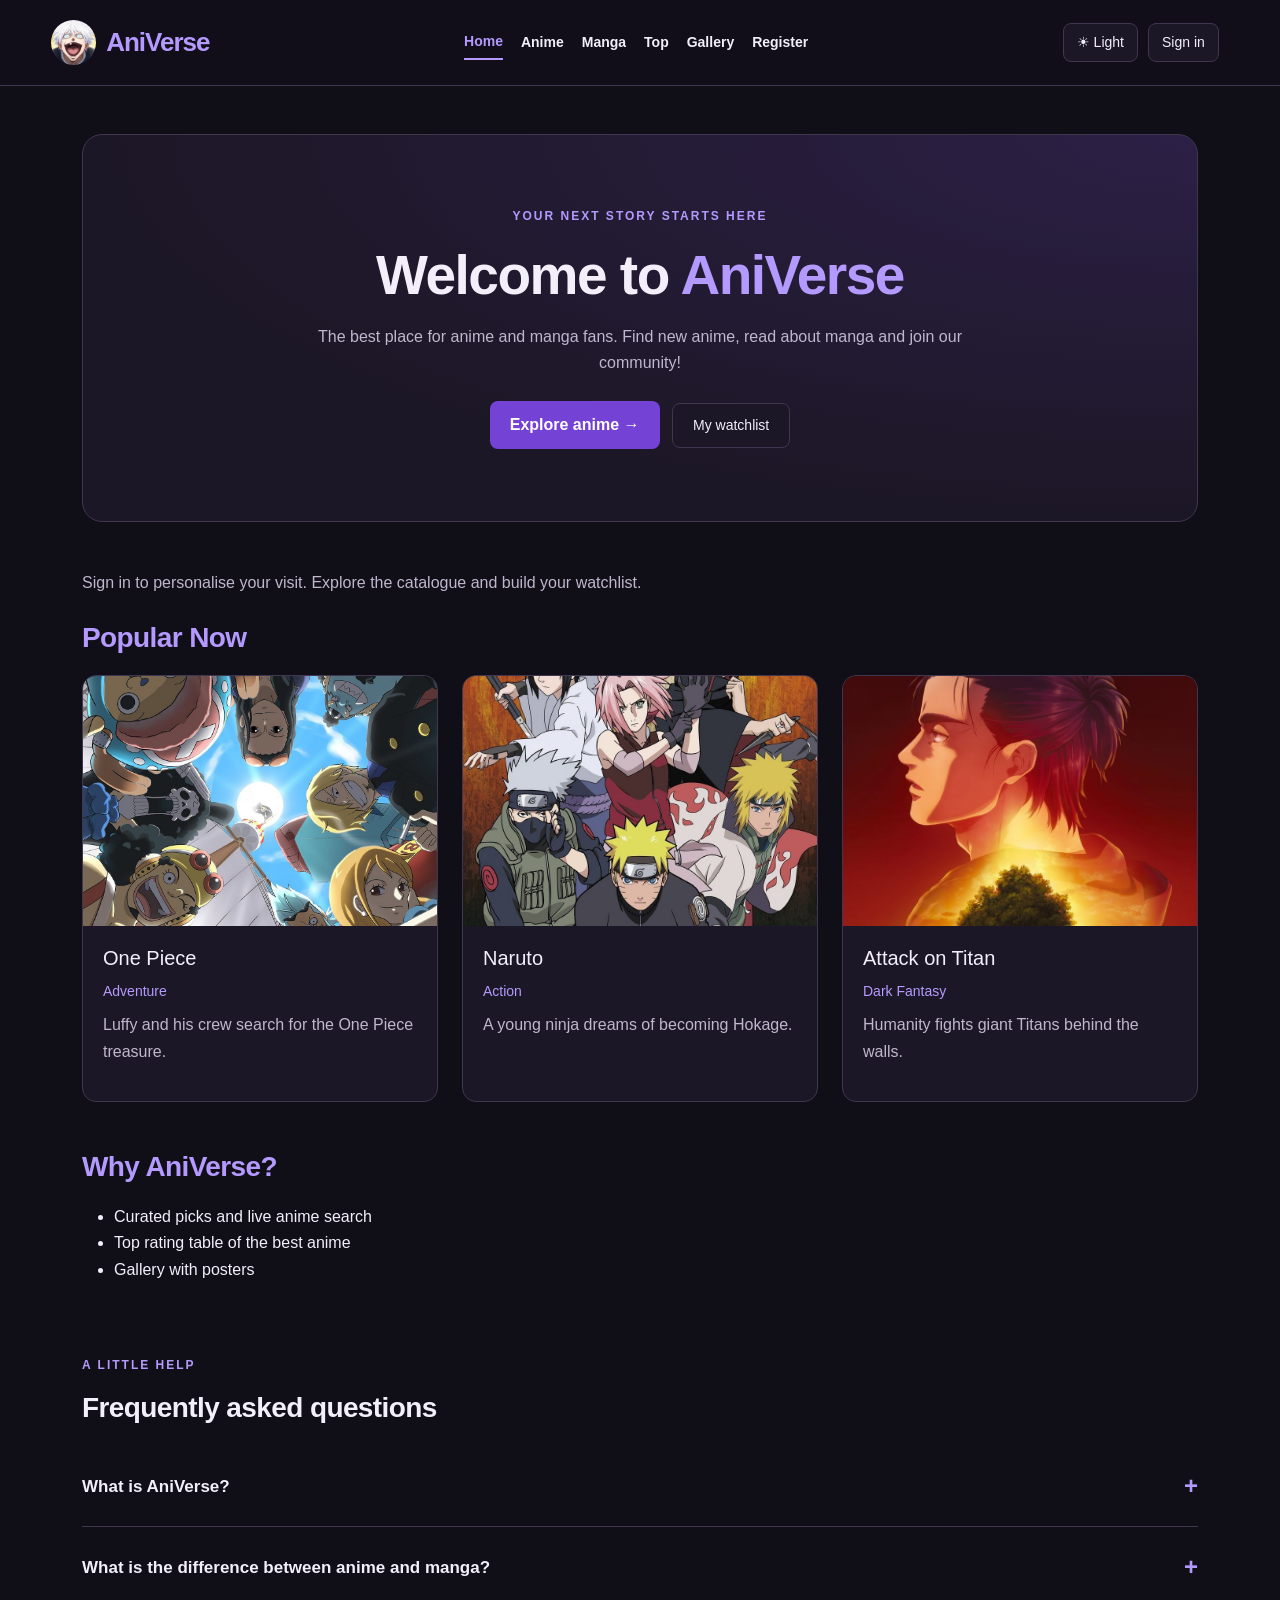
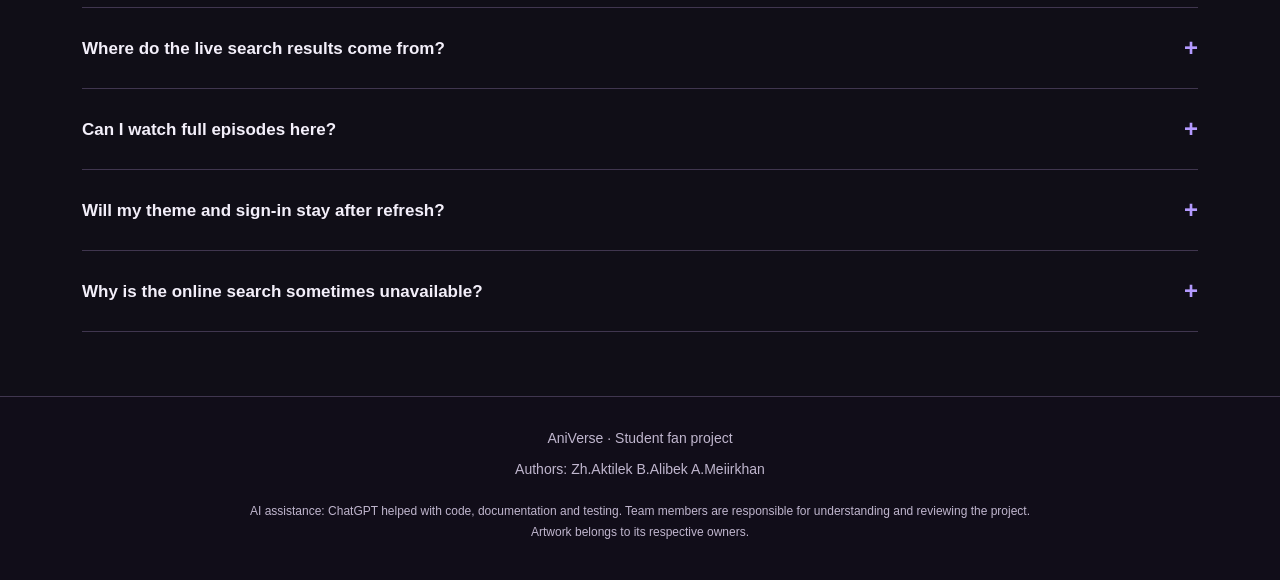
==== index.html @ a39f716e "feat: add AniVerse final project with API and persistent settings" ====
<!DOCTYPE html>
<html lang="en">
<head>
    <meta charset="UTF-8">
    <meta name="viewport" content="width=device-width, initial-scale=1.0">
    <title>AniVerse - Home</title>
    <link rel="stylesheet" href="vendor/bootstrap.min.css">
    <script src="js/theme.js"></script>
    <link rel="stylesheet" href="css/style.css">
    <link rel="stylesheet" href="css/final.css">
</head>
<body>
    <a class="skip-link" href="#mainContent">Skip to content</a>

    <header class="header">
        <a href="index.html" class="logo">
            <img src="images/logo.jpg" alt="AniVerse logo">
            <span>AniVerse</span>
        </a>
        <nav class="nav" aria-label="Main navigation">
            <a href="index.html" class="active" aria-current="page">Home</a>
            <a href="anime.html">Anime</a>
            <a href="manga.html">Manga</a>
            <a href="top.html">Top</a>
            <a href="gallery.html">Gallery</a>
            <a href="register.html">Register</a>
        </nav>
        <div class="header-actions"><button id="themeToggle" type="button" class="utility-btn">☀ Light</button><a href="signin.html" id="signInLink" class="utility-btn">Sign in</a><span id="userName"></span><button id="signOut" type="button" class="utility-btn" hidden>Sign out</button></div>
    </header>
    <p id="siteNotice" class="site-notice" role="status"></p>

    <main id="mainContent">
        <div class="container">
            <section class="hero text-center mb-5">
                <p class="eyebrow">YOUR NEXT STORY STARTS HERE</p><h1>Welcome to <span class="title">AniVerse</span></h1>
                <p class="mt-3 mb-4">The best place for anime and manga fans. Find new anime, read about manga and join our community!</p>
                <a href="anime.html" class="btn-anime">Explore anime →</a> <a href="top.html" class="utility-btn">My watchlist</a>
            </section>

            <p id="memberWelcome" class="member-welcome"></p>
            <section>
                <h2 class="title">Popular Now</h2>
                <div class="row g-4">
                    <div class="col-12 col-md-6 col-lg-4">
                    <div class="anime-card">
                        <img src="images/one-piece.jpg" alt="One Piece">
                        <div class="info">
                            <h3 class="h5">One Piece</h3>
                            <span class="genre">Adventure</span>
                            <p class="mt-2">Luffy and his crew search for the One Piece treasure.</p>
                        </div>
                    </div>
                    </div>
                    <div class="col-12 col-md-6 col-lg-4">
                    <div class="anime-card">
                        <img src="images/naruto.jpg" alt="Naruto">
                        <div class="info">
                            <h3 class="h5">Naruto</h3>
                            <span class="genre">Action</span>
                            <p class="mt-2">A young ninja dreams of becoming Hokage.</p>
                        </div>
                    </div>
                    </div>
                    <div class="col-12 col-md-6 col-lg-4">
                    <div class="anime-card">
                        <img src="images/attack-on-titan.jpg" alt="Attack on Titan">
                        <div class="info">
                            <h3 class="h5">Attack on Titan</h3>
                            <span class="genre">Dark Fantasy</span>
                            <p class="mt-2">Humanity fights giant Titans behind the walls.</p>
                        </div>
                    </div>
                    </div>
                </div>
            </section>

            <section class="mt-5">
                <h2 class="title">Why AniVerse?</h2>
                <ul>
                    <li>Curated picks and live anime search</li>
                    <li>Top rating table of the best anime</li>
                    <li>Gallery with posters</li>
                </ul>
            </section>
<section class="faq-section mt-5" aria-labelledby="faqTitle"><p class="eyebrow">A LITTLE HELP</p><h2 id="faqTitle">Frequently asked questions</h2><article class="faq-item"><h3><button type="button" class="faq-question" aria-expanded="false" aria-controls="faqAnswer0">What is AniVerse?<span class="faq-indicator" aria-hidden="true">+</span></button></h3><div id="faqAnswer0" class="faq-answer" style="display:none"><p>AniVerse is a student fan website for discovering anime and manga, viewing posters and keeping a watchlist.</p></div></article><article class="faq-item"><h3><button type="button" class="faq-question" aria-expanded="false" aria-controls="faqAnswer1">What is the difference between anime and manga?<span class="faq-indicator" aria-hidden="true">+</span></button></h3><div id="faqAnswer1" class="faq-answer" style="display:none"><p>Anime is animation. Manga is a comic or graphic novel. Some anime adapt stories first published as manga.</p></div></article><article class="faq-item"><h3><button type="button" class="faq-question" aria-expanded="false" aria-controls="faqAnswer2">Where do the live search results come from?<span class="faq-indicator" aria-hidden="true">+</span></button></h3><div id="faqAnswer2" class="faq-answer" style="display:none"><p>Our Discover search uses Kitsu, a public API for anime and manga information. It provides titles, posters, scores and descriptions.</p></div></article><article class="faq-item"><h3><button type="button" class="faq-question" aria-expanded="false" aria-controls="faqAnswer3">Can I watch full episodes here?<span class="faq-indicator" aria-hidden="true">+</span></button></h3><div id="faqAnswer3" class="faq-answer" style="display:none"><p>No. AniVerse is an information and discovery website. It does not host episodes or manga chapters.</p></div></article><article class="faq-item"><h3><button type="button" class="faq-question" aria-expanded="false" aria-controls="faqAnswer4">Will my theme and sign-in stay after refresh?<span class="faq-indicator" aria-hidden="true">+</span></button></h3><div id="faqAnswer4" class="faq-answer" style="display:none"><p>Yes. Your theme, demo sign-in and watchlist are saved in localStorage in this browser. Clearing browser data removes them.</p></div></article><article class="faq-item"><h3><button type="button" class="faq-question" aria-expanded="false" aria-controls="faqAnswer5">Why is the online search sometimes unavailable?<span class="faq-indicator" aria-hidden="true">+</span></button></h3><div id="faqAnswer5" class="faq-answer" style="display:none"><p>Kitsu needs an internet connection and has request limits. If it fails, read the error message, wait a little and search again.</p></div></article></section>
        </div>
    </main>

    <footer class="footer">
        <p>AniVerse · Student fan project</p>
        <p>Authors: Zh.Aktilek B.Alibek A.Meiirkhan</p>
        <p class="credits">AI assistance: ChatGPT helped with code, documentation and testing. Team members are responsible for understanding and reviewing the project. Artwork belongs to its respective owners.</p>
    </footer>

    <script src="vendor/jquery-3.7.1.min.js"></script>
    <script src="js/script.js"></script>
    <script src="js/final.js"></script>

</body>
</html>
---- css/style.css ----
* {
    margin: 0;
    padding: 0;
    box-sizing: border-box;
}

body {
    font-family: Arial, sans-serif;
    background-color: #0f0d14;
    color: #e5e5e5;
}

a {
    color: #e5e5e5;
    text-decoration: none;
}

img {
    display: block;
    width: 100%;
}

h1 {
    font-size: 40px;
}

main {
    padding: 40px 0;
}

.title {
    color: #8b5cf6;
    margin-bottom: 20px;
}

.header {
    display: flex;
    justify-content: space-between;
    align-items: center;
    padding: 15px 40px;
    background-color: #000;
    border-bottom: 2px solid #8b5cf6;
}

.logo {
    display: flex;
    align-items: center;
    gap: 10px;
    font-size: 26px;
    font-weight: bold;
    color: #8b5cf6;
}

.logo img {
    width: 45px;
    height: 45px;
    border-radius: 50%;
    object-fit: cover;
}

.nav {
    display: flex;
    gap: 20px;
}

.nav a:hover {
    color: #8b5cf6;
}

.nav .active {
    color: #8b5cf6;
}

.btn-anime {
    display: inline-block;
    padding: 10px 20px;
    background-color: #8b5cf6;
    color: white;
    border: none;
    border-radius: 5px;
}

.btn-anime:hover {
    background-color: #6d28d9;
    color: white;
}

.hero {
    padding: 60px 20px;
    background-color: #1c1726;
    border-radius: 10px;
}

.anime-card {
    background-color: #1c1726;
    border-radius: 10px;
    height: 100%;
}

.anime-card:hover {
    box-shadow: 0 5px 15px rgba(139, 92, 246, 0.5);
}

.anime-card img {
    height: 250px;
    object-fit: cover;
}

.anime-card .info {
    padding: 15px;
}

.genre {
    color: #8b5cf6;
    font-size: 14px;
}

.anime-grid {
    display: grid;
    grid-template-columns: repeat(4, 1fr);
    gap: 20px;
}

.manga-item {
    display: flex;
    gap: 20px;
    padding: 15px;
    margin-bottom: 15px;
    background-color: #1c1726;
    border-radius: 10px;
}

.manga-item img {
    width: 100px;
    height: 140px;
    object-fit: cover;
}

.top-table {
    width: 100%;
    border-collapse: collapse;
}

.top-table th,
.top-table td {
    padding: 12px;
    text-align: left;
    border-bottom: 1px solid #333;
}

.top-table th {
    background-color: #8b5cf6;
    color: white;
}

.top-table td {
    background-color: #1c1726;
}

.gallery {
    display: grid;
    grid-template-columns: repeat(3, 1fr);
    gap: 15px;
}

.gallery-item {
    position: relative;
}

.gallery-item img {
    height: 300px;
    object-fit: cover;
    border-radius: 10px;
}

.caption {
    position: absolute;
    bottom: 0;
    left: 0;
    width: 100%;
    padding: 10px;
    background-color: rgba(0, 0, 0, 0.7);
    border-radius: 0 0 10px 10px;
    display: none;
}

.gallery-item:hover .caption {
    display: block;
}

.form-box {
    padding: 25px;
    background-color: #1c1726;
    border-radius: 10px;
}

.footer {
    padding: 30px 40px;
    background-color: #000;
    border-top: 2px solid #8b5cf6;
    text-align: center;
}

.filter-btn {
    padding: 8px 16px;
    margin: 0 6px 6px 0;
    background-color: #1c1726;
    color: #e5e5e5;
    border: 1px solid #8b5cf6;
    border-radius: 5px;
    cursor: pointer;
}

.filter-btn:hover,
.filter-btn.active {
    background-color: #8b5cf6;
    color: white;
}

.no-results {
    display: none;
    color: #8b5cf6;
}

.strength-bar {
    height: 6px;
    margin-top: 8px;
    background-color: #333;
    border-radius: 3px;
}

#strengthFill {
    width: 0;
    height: 6px;
    border-radius: 3px;
}

.strength-text {
    margin-top: 5px;
    font-size: 14px;
}

.error-text {
    color: #dc3545;
}

.edit-btn,
.delete-btn {
    padding: 4px 10px;
    border: none;
    border-radius: 4px;
    color: white;
    cursor: pointer;
}

.edit-btn {
    background-color: #8b5cf6;
}

.delete-btn {
    background-color: #dc3545;
}

.gallery-item img {
    cursor: pointer;
}

.lightbox {
    display: none;
    position: fixed;
    top: 0;
    left: 0;
    width: 100%;
    height: 100%;
    background-color: rgba(0, 0, 0, 0.9);
    z-index: 1000;
    text-align: center;
    padding-top: 60px;
}

.lightbox img {
    display: inline-block;
    width: auto;
    max-width: 80%;
    max-height: 75vh;
    border-radius: 10px;
}

.lightbox-caption {
    margin-top: 15px;
    font-size: 20px;
}

.lightbox-close {
    position: absolute;
    top: 15px;
    right: 30px;
    font-size: 40px;
    cursor: pointer;
}

.lightbox-arrow {
    position: absolute;
    top: 50%;
    font-size: 40px;
    cursor: pointer;
    padding: 10px;
}

.lightbox-arrow.left {
    left: 20px;
}

.lightbox-arrow.right {
    right: 20px;
}

.lightbox-close:hover,
.lightbox-arrow:hover {
    color: #8b5cf6;
}

@media (max-width: 992px) {
    h1 {
        font-size: 32px;
    }

    .anime-grid {
        grid-template-columns: repeat(2, 1fr);
    }

    .gallery {
        grid-template-columns: repeat(2, 1fr);
    }
}

@media (max-width: 576px) {
    h1 {
        font-size: 26px;
    }

    .header {
        flex-direction: column;
        gap: 10px;
        padding: 15px;
    }

    .nav {
        flex-wrap: wrap;
        justify-content: center;
        gap: 10px;
    }

    main {
        padding: 20px 0;
    }

    .anime-grid {
        grid-template-columns: 1fr;
    }

    .gallery {
        grid-template-columns: 1fr;
    }

    .hero {
        padding: 30px 15px;
    }

    .lightbox img {
        max-width: 90%;
    }

    .lightbox-arrow {
        font-size: 30px;
    }
}
---- css/final.css ----
:root { color-scheme: dark; --bg:#100e17; --panel:#1c1726; --header:#110d19; --ink:#f3effa; --muted:#c0b6ce; --border:#40364f; --accent:#b49aff; --input:#211b2d; }
:root[data-theme="light"] { color-scheme:light; --bg:#f5f2fa; --panel:#ffffff; --header:#ffffff; --ink:#251c35; --muted:#655871; --border:#d9d0e6; --accent:#6d28d9; --input:#ffffff; }
body { background:var(--bg); color:var(--ink); line-height:1.65; }
a { color:var(--ink); }
a:hover { color:var(--accent); }
.title,.genre,.logo,.nav .active { color:var(--accent); }
.header { background:var(--header); padding:20px 4%; gap:20px; flex-wrap:wrap; border-bottom:1px solid var(--border); }
.logo { letter-spacing:-1px; }
.nav { gap:18px; align-items:center; }
.nav a { font-size:14px; font-weight:600; padding:5px 0; }
.nav a[aria-current="page"] { border-bottom:2px solid var(--accent); }
.header-actions { display:flex; align-items:center; gap:10px; flex-wrap:wrap; }
#userName { max-width:145px; overflow:hidden; text-overflow:ellipsis; white-space:nowrap; font-size:14px; }
.utility-btn { color:var(--ink); background:var(--panel); border:1px solid var(--border); border-radius:8px; padding:8px 13px; font-size:14px; line-height:1.5; display:inline-block; cursor:pointer; }
.utility-btn:hover { color:var(--accent); border-color:var(--accent); }
.btn-anime { border-radius:8px; font-weight:600; padding:11px 20px; background:#7542d6; }
.btn-anime:hover { background:#6330c0; }
button:disabled { opacity:.6; cursor:wait; }
[hidden] { display:none!important; }
:focus-visible { outline:3px solid var(--accent); outline-offset:4px; }
.skip-link { position:absolute; top:-80px; z-index:2000; background:var(--panel); padding:12px; }
.skip-link:focus { top:8px; left:8px; }
main { min-height:65vh; padding:48px 0 64px; }
h1,h2,h3 { line-height:1.2; font-weight:700; }
h1 { letter-spacing:-1.5px; }
h2 { margin-bottom:22px; font-size:28px; letter-spacing:-.6px; }
.eyebrow { color:var(--accent); font-size:12px; font-weight:700; letter-spacing:2px; margin-bottom:15px; }
.hero { padding:72px 28px; border:1px solid var(--border); background:radial-gradient(ellipse at top right, #7344cf30, transparent 70%),var(--panel); border-radius:20px; }
.hero h1 { font-size:clamp(32px,5vw,55px); }
.hero>p:not(.eyebrow) { max-width:660px; margin-inline:auto; color:var(--muted); }
.hero .utility-btn { margin-left:8px; padding:11px 20px; }
.anime-card,.manga-item,.form-box { background:var(--panel); border:1px solid var(--border); border-radius:14px; overflow:hidden; }
.anime-card { transition:transform .15s,box-shadow .15s; }
.anime-card:hover { transform:translateY(-3px); box-shadow:0 10px 24px #0002; }
.anime-card .info { padding:20px; }
.anime-card .info p { color:var(--muted); }
.anime-card img { object-position:center 25%; }
.anime-grid { grid-template-columns:repeat(4,minmax(0,1fr)); }
.anime-card h3 { overflow-wrap:anywhere; }
.form-control,.form-select { background-color:var(--input); color:var(--ink); border-color:var(--border); }
.form-control::placeholder { color:var(--muted); opacity:1; }
.form-control:focus,.form-select:focus { background-color:var(--input); color:var(--ink); border-color:var(--accent); box-shadow:0 0 0 .2rem #8b5cf630; }
.form-label { margin-top:6px; }
.filter-btn { background:var(--panel); color:var(--ink); border-color:var(--border); }
.filter-btn.active { background:#7542d6; }
.top-table td { background:var(--panel); border-color:var(--border); }
.top-table th { background:#7542d6; }
.top-table { min-width:580px; }
.table-responsive { border:1px solid var(--border); border-radius:12px; }
.table-responsive+.title { margin-top:40px; }
.footer { background:var(--header); border-top:1px solid var(--border); color:var(--muted); font-size:14px; }
.footer p { margin-bottom:8px; }
.credits { max-width:780px; margin:20px auto 0; font-size:12px; line-height:1.7; }
.site-notice { margin:0; text-align:center; color:var(--accent); }
.site-notice:not(:empty) { padding:12px; border-bottom:1px solid var(--border); }
.member-welcome { margin-bottom:25px; color:var(--muted); }
.discover-section { background:var(--panel); border:1px solid var(--border); border-radius:16px; padding:28px; }
.api-search { display:grid; grid-template-columns:minmax(0,1fr) 160px auto; align-items:end; gap:14px; margin-top:22px; }
.api-search label { display:block; margin-bottom:7px; font-size:14px; }
.api-search .btn-anime { min-height:40px; }
.api-card img { height:255px; }
.api-card .info { font-size:14px; }
.api-card .info a,.text-link,.source-credit a { color:var(--accent); text-decoration:underline; text-underline-offset:3px; }
.source-credit { font-size:12px; color:var(--muted); margin:20px 0 0; }
.faq-section { padding-top:25px; }
.faq-item { border-bottom:1px solid var(--border); }
.faq-item h3 { margin:0; }
.faq-question { display:flex; align-items:center; justify-content:space-between; gap:20px; padding:22px 0; border:0; background:none; color:var(--ink); width:100%; text-align:left; font:600 17px Arial,sans-serif; line-height:1.5; }
.faq-indicator { color:var(--accent); font-size:24px; flex-shrink:0; }
.faq-answer { color:var(--muted); max-width:850px; padding:0 28px 12px 0; }
.account-layout { display:grid; grid-template-columns:1fr 1fr; gap:64px; align-items:center; padding-top:35px; padding-bottom:35px; }
.account-layout p { color:var(--muted); }
.lightbox button { background:transparent; border:0; color:#fff; }
.lightbox p { color:#fff; }
.gallery-item .caption { pointer-events:none; color:white; margin:0; }
.gallery-item:focus-within .caption { display:block; }
.error-text,.invalid-feedback { color:#ed687a; }
:root[data-theme="light"] .error-text,:root[data-theme="light"] .invalid-feedback { color:#b42336; }
@media (max-width:1100px) { .header { justify-content:center; } .header-actions { justify-content:center; } }
@media (max-width:992px) { .anime-grid { grid-template-columns:repeat(2,minmax(0,1fr)); } .account-layout { gap:25px; } }
@media (max-width:576px) { main { padding:24px 0 40px; } .container { padding-inline:20px; } .header { gap:15px; } .nav { gap:13px; } .nav a { font-size:13px; } .hero { padding:40px 18px; } .hero .utility-btn { margin:12px 0 0; } .anime-grid { grid-template-columns:1fr; } .api-search,.account-layout { grid-template-columns:1fr; } .discover-section { padding:20px; } h2 { font-size:24px; } .footer { padding:25px 20px; } .form-box { padding:20px; } }
@media (prefers-reduced-motion:reduce) { *,*::before,*::after { scroll-behavior:auto!important; transition:none!important; } }
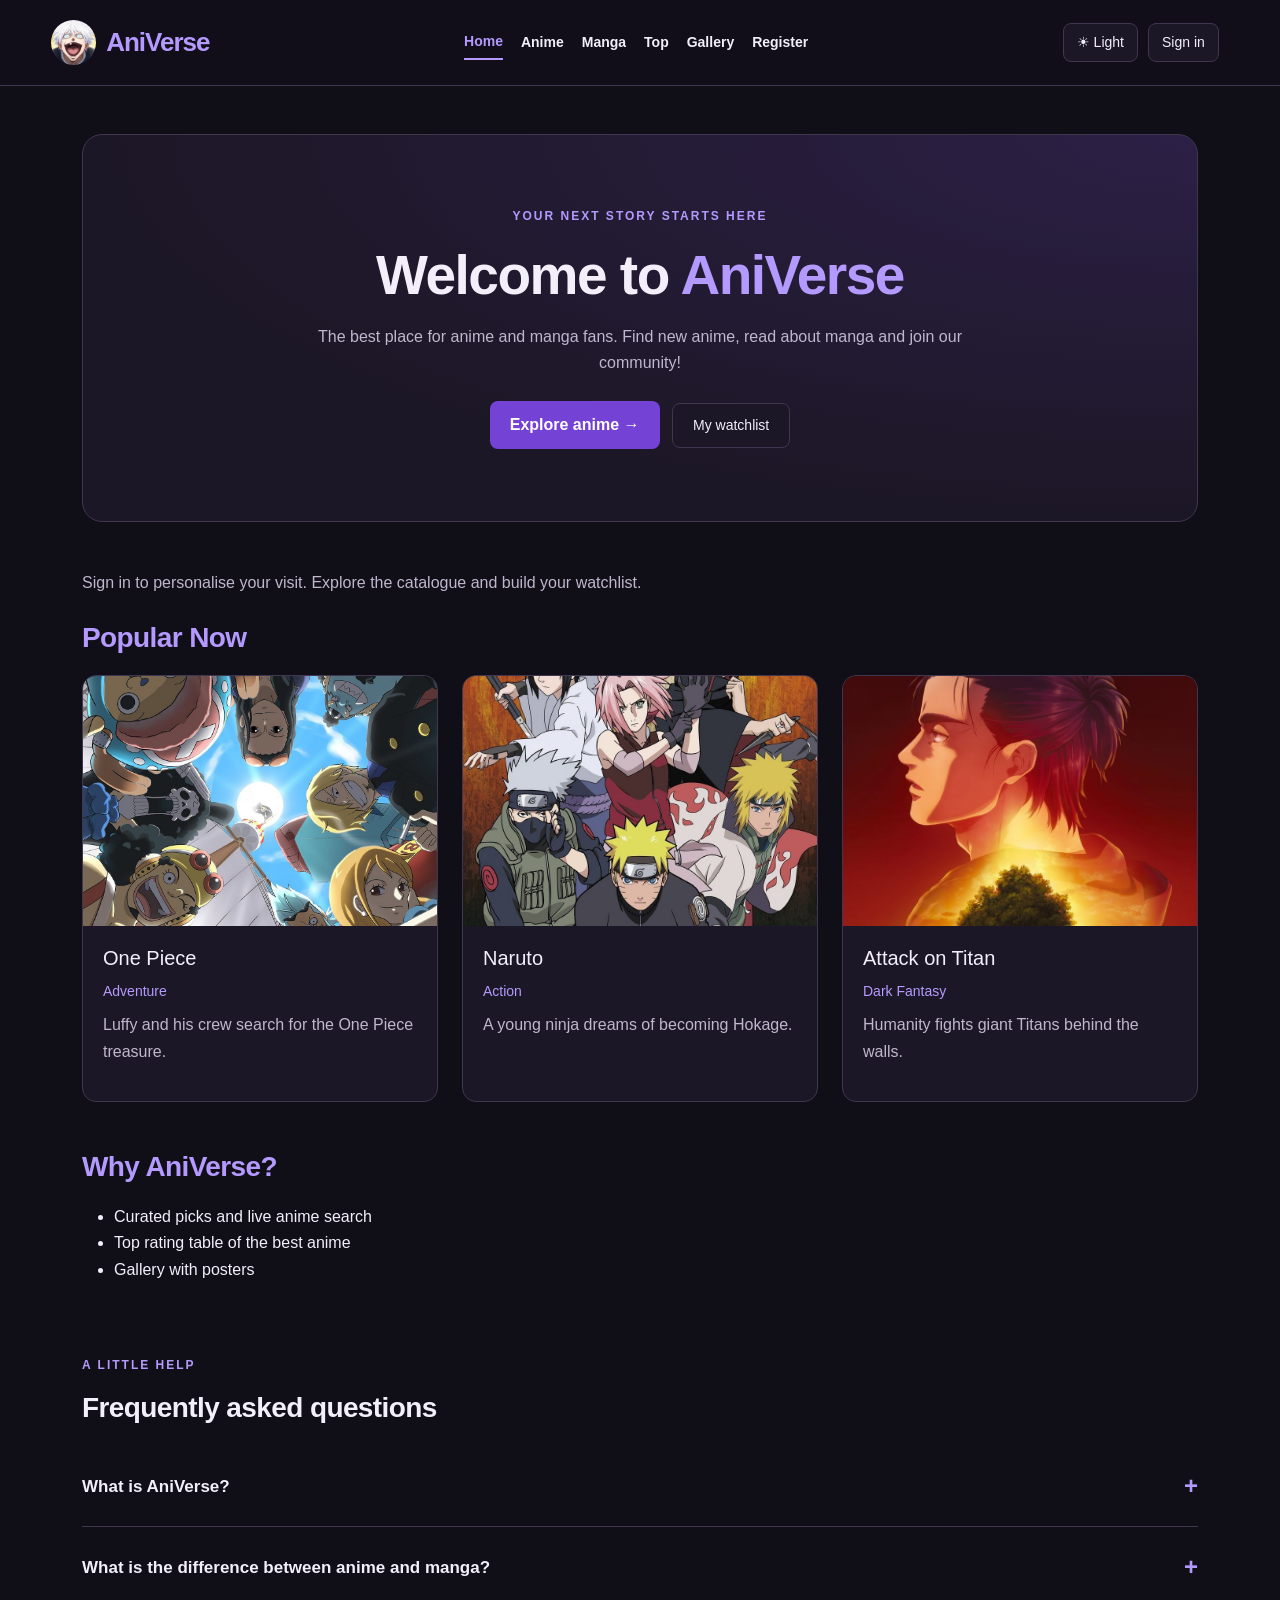
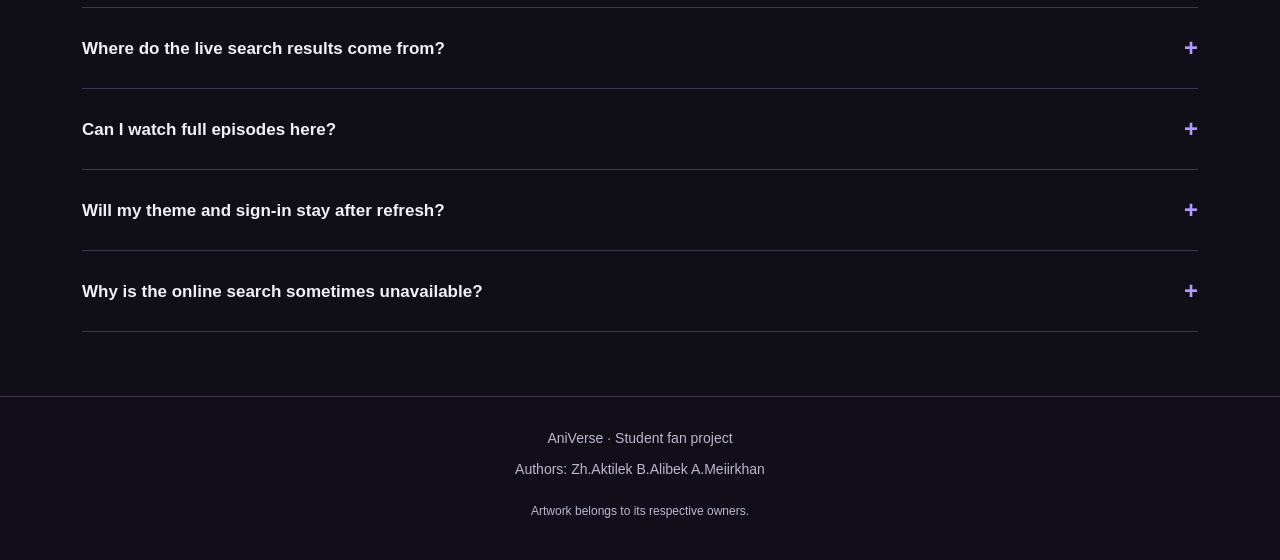
==== commit e32a59da: "docs: simplify website credits and project notes" ====
--- a/index.html
+++ b/index.html
@@ -89,7 +89,7 @@
     <footer class="footer">
         <p>AniVerse · Student fan project</p>
         <p>Authors: Zh.Aktilek B.Alibek A.Meiirkhan</p>
-        <p class="credits">AI assistance: ChatGPT helped with code, documentation and testing. Team members are responsible for understanding and reviewing the project. Artwork belongs to its respective owners.</p>
+        <p class="credits">Artwork belongs to its respective owners.</p>
     </footer>
 
     <script src="vendor/jquery-3.7.1.min.js"></script>
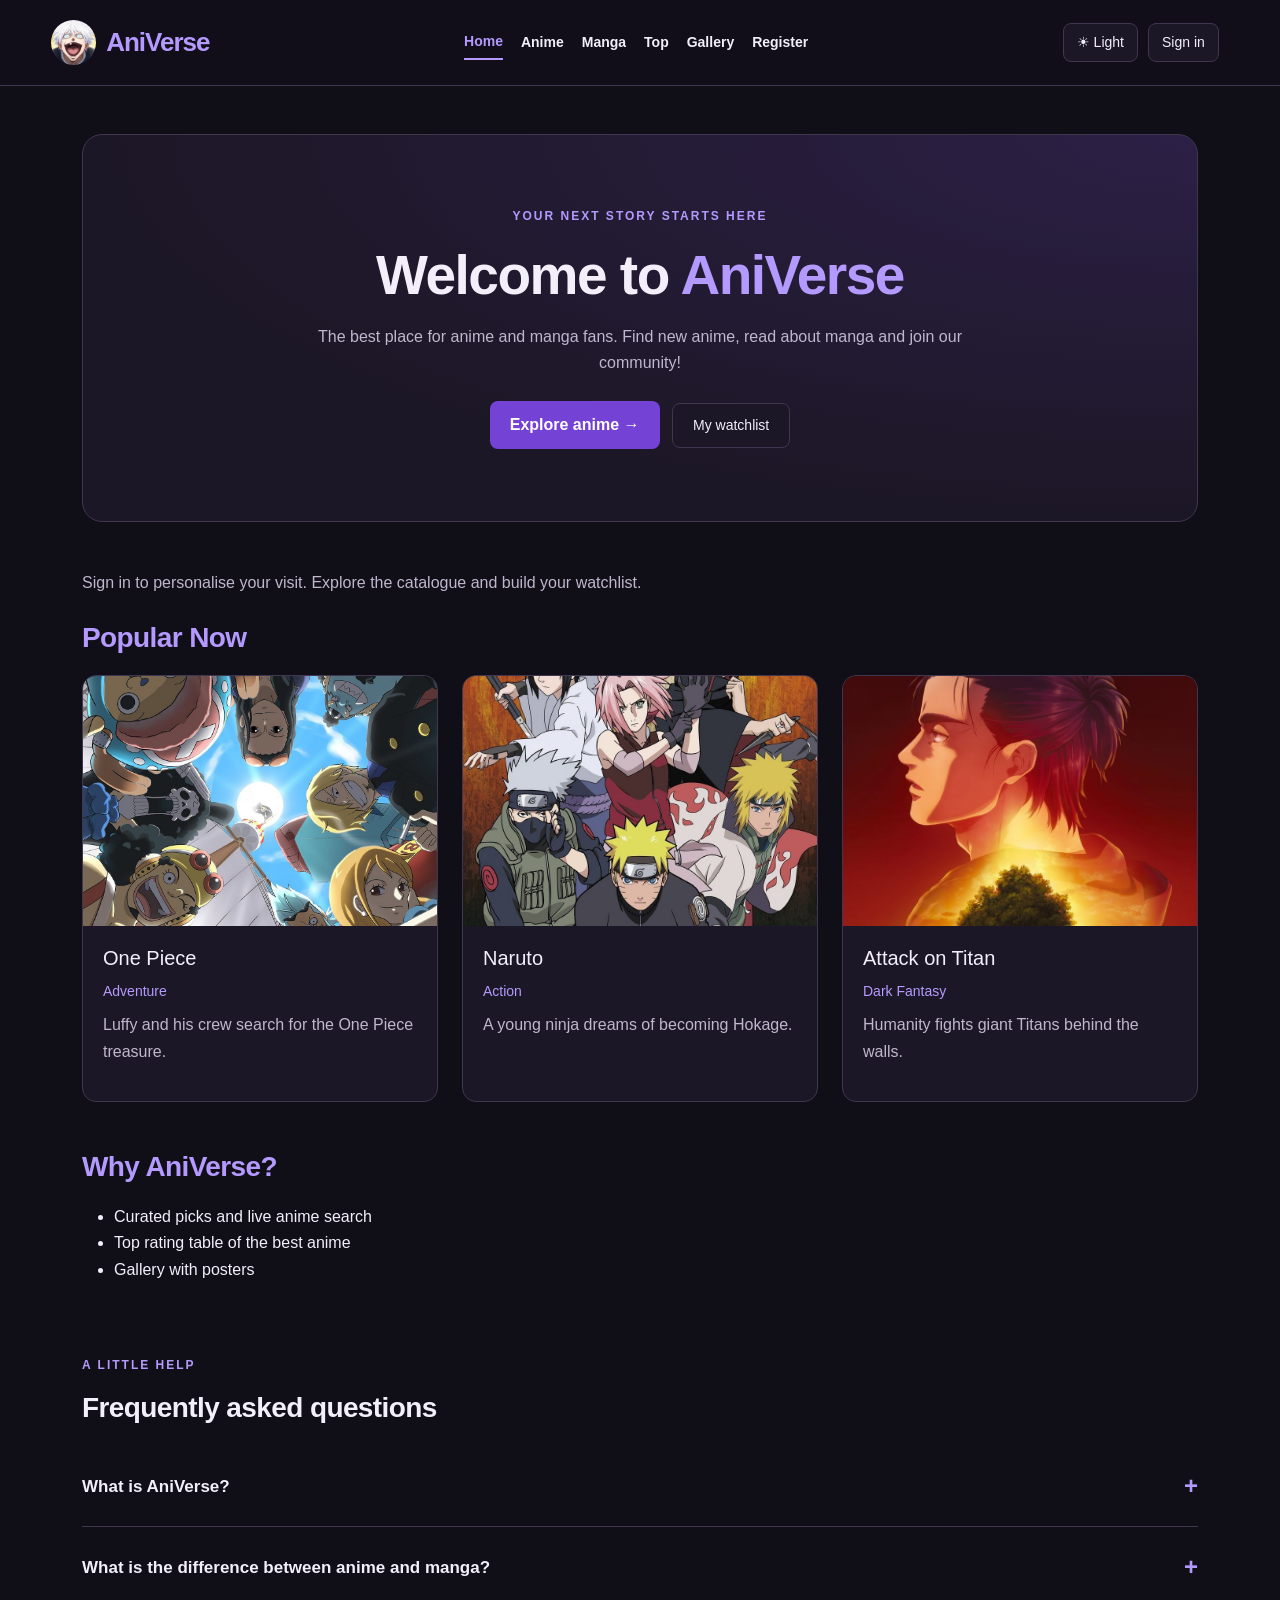
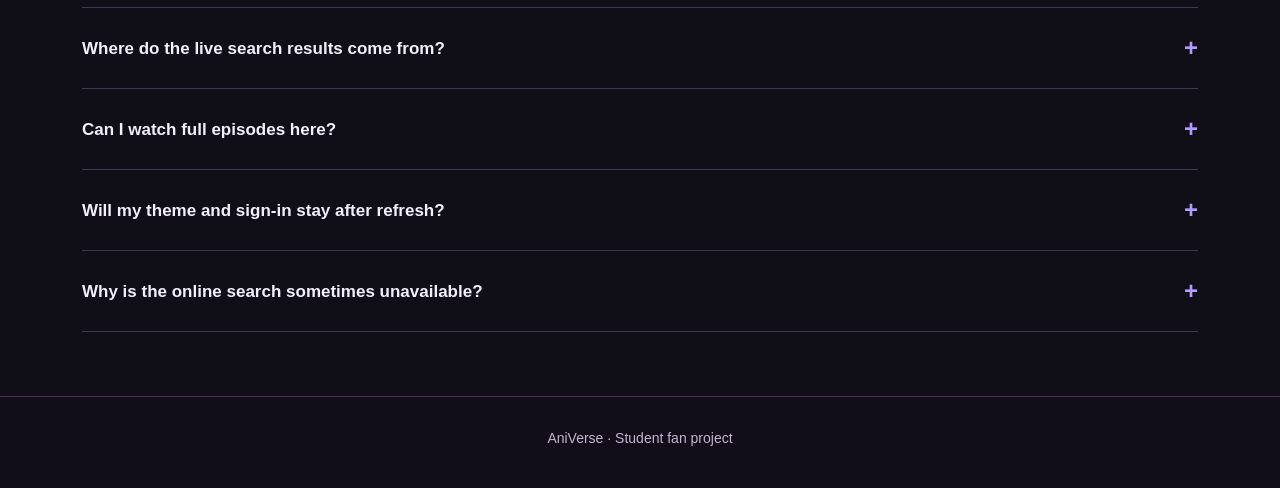
==== commit 1c90d0d0: "docs: remove footer credits and artwork attribution notes" ====
--- a/index.html
+++ b/index.html
@@ -88,8 +88,6 @@
 
     <footer class="footer">
         <p>AniVerse · Student fan project</p>
-        <p>Authors: Zh.Aktilek B.Alibek A.Meiirkhan</p>
-        <p class="credits">Artwork belongs to its respective owners.</p>
     </footer>
 
     <script src="vendor/jquery-3.7.1.min.js"></script>
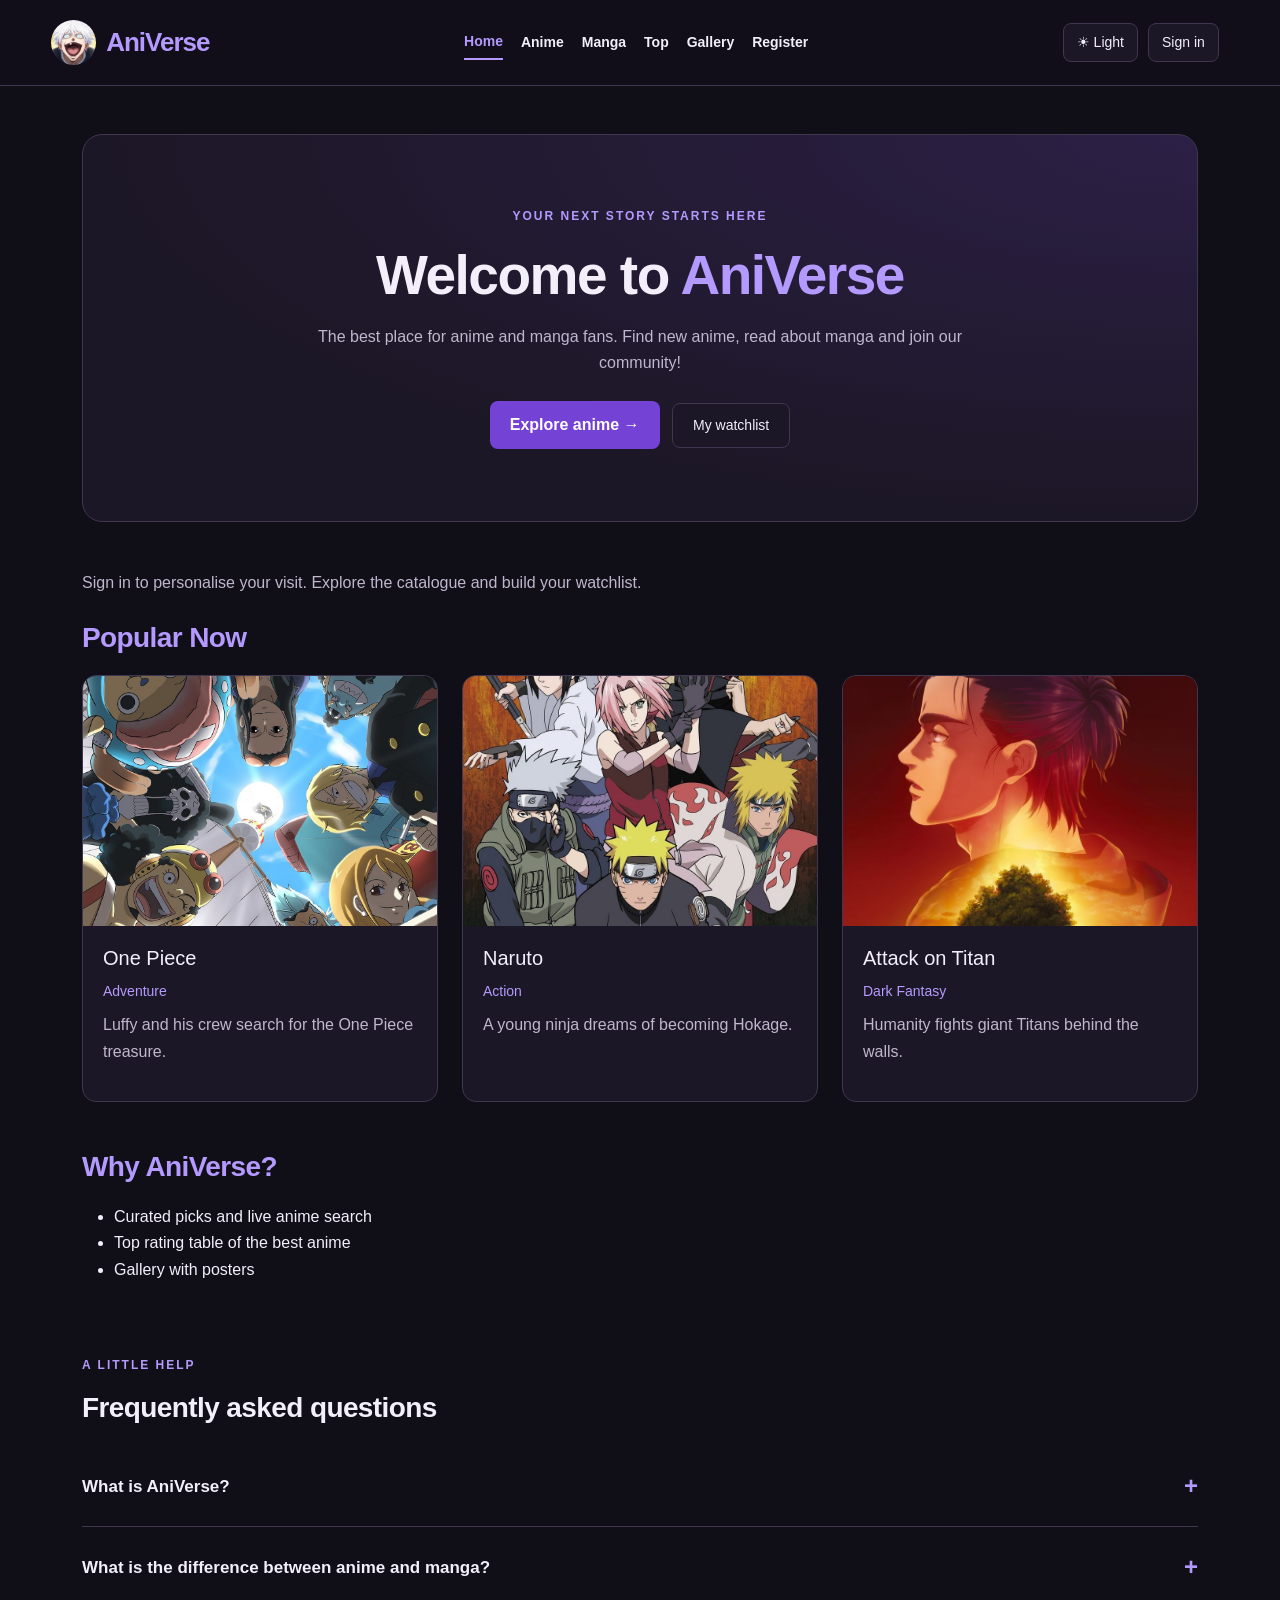
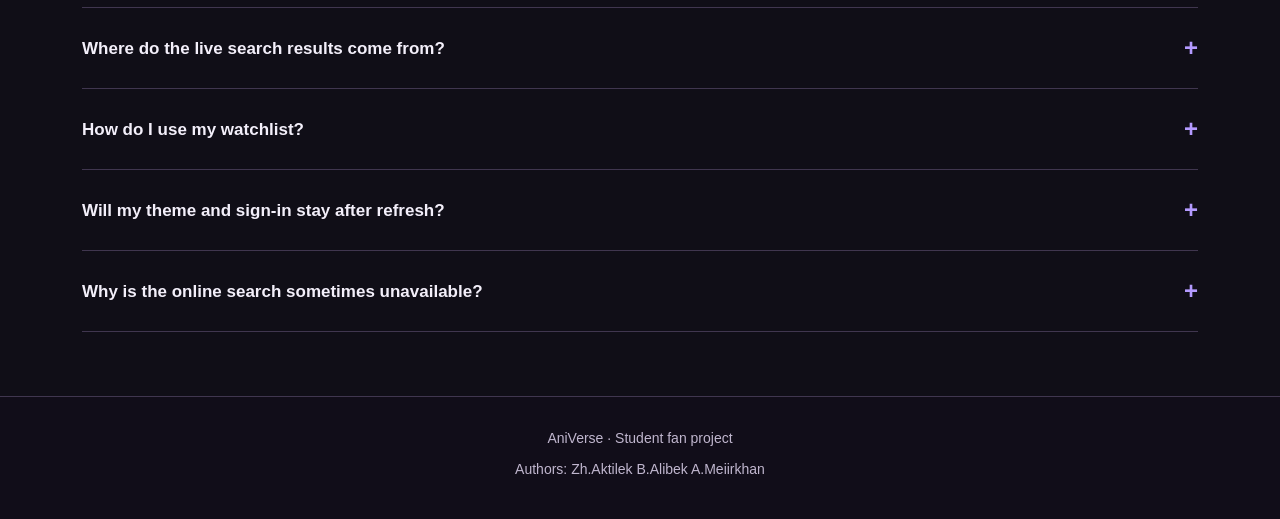
==== commit 777b16e0: "docs: preserve team names and remove project disclaimers" ====
--- a/index.html
+++ b/index.html
@@ -82,12 +82,13 @@
                     <li>Gallery with posters</li>
                 </ul>
             </section>
-<section class="faq-section mt-5" aria-labelledby="faqTitle"><p class="eyebrow">A LITTLE HELP</p><h2 id="faqTitle">Frequently asked questions</h2><article class="faq-item"><h3><button type="button" class="faq-question" aria-expanded="false" aria-controls="faqAnswer0">What is AniVerse?<span class="faq-indicator" aria-hidden="true">+</span></button></h3><div id="faqAnswer0" class="faq-answer" style="display:none"><p>AniVerse is a student fan website for discovering anime and manga, viewing posters and keeping a watchlist.</p></div></article><article class="faq-item"><h3><button type="button" class="faq-question" aria-expanded="false" aria-controls="faqAnswer1">What is the difference between anime and manga?<span class="faq-indicator" aria-hidden="true">+</span></button></h3><div id="faqAnswer1" class="faq-answer" style="display:none"><p>Anime is animation. Manga is a comic or graphic novel. Some anime adapt stories first published as manga.</p></div></article><article class="faq-item"><h3><button type="button" class="faq-question" aria-expanded="false" aria-controls="faqAnswer2">Where do the live search results come from?<span class="faq-indicator" aria-hidden="true">+</span></button></h3><div id="faqAnswer2" class="faq-answer" style="display:none"><p>Our Discover search uses Kitsu, a public API for anime and manga information. It provides titles, posters, scores and descriptions.</p></div></article><article class="faq-item"><h3><button type="button" class="faq-question" aria-expanded="false" aria-controls="faqAnswer3">Can I watch full episodes here?<span class="faq-indicator" aria-hidden="true">+</span></button></h3><div id="faqAnswer3" class="faq-answer" style="display:none"><p>No. AniVerse is an information and discovery website. It does not host episodes or manga chapters.</p></div></article><article class="faq-item"><h3><button type="button" class="faq-question" aria-expanded="false" aria-controls="faqAnswer4">Will my theme and sign-in stay after refresh?<span class="faq-indicator" aria-hidden="true">+</span></button></h3><div id="faqAnswer4" class="faq-answer" style="display:none"><p>Yes. Your theme, demo sign-in and watchlist are saved in localStorage in this browser. Clearing browser data removes them.</p></div></article><article class="faq-item"><h3><button type="button" class="faq-question" aria-expanded="false" aria-controls="faqAnswer5">Why is the online search sometimes unavailable?<span class="faq-indicator" aria-hidden="true">+</span></button></h3><div id="faqAnswer5" class="faq-answer" style="display:none"><p>Kitsu needs an internet connection and has request limits. If it fails, read the error message, wait a little and search again.</p></div></article></section>
+<section class="faq-section mt-5" aria-labelledby="faqTitle"><p class="eyebrow">A LITTLE HELP</p><h2 id="faqTitle">Frequently asked questions</h2><article class="faq-item"><h3><button type="button" class="faq-question" aria-expanded="false" aria-controls="faqAnswer0">What is AniVerse?<span class="faq-indicator" aria-hidden="true">+</span></button></h3><div id="faqAnswer0" class="faq-answer" style="display:none"><p>AniVerse is a student fan website for discovering anime and manga, viewing posters and keeping a watchlist.</p></div></article><article class="faq-item"><h3><button type="button" class="faq-question" aria-expanded="false" aria-controls="faqAnswer1">What is the difference between anime and manga?<span class="faq-indicator" aria-hidden="true">+</span></button></h3><div id="faqAnswer1" class="faq-answer" style="display:none"><p>Anime is animation. Manga is a comic or graphic novel. Some anime adapt stories first published as manga.</p></div></article><article class="faq-item"><h3><button type="button" class="faq-question" aria-expanded="false" aria-controls="faqAnswer2">Where do the live search results come from?<span class="faq-indicator" aria-hidden="true">+</span></button></h3><div id="faqAnswer2" class="faq-answer" style="display:none"><p>Our Discover search uses Kitsu, a public API for anime and manga information. It provides titles, posters, scores and descriptions.</p></div></article><article class="faq-item"><h3><button type="button" class="faq-question" aria-expanded="false" aria-controls="faqAnswer3">How do I use my watchlist?<span class="faq-indicator" aria-hidden="true">+</span></button></h3><div id="faqAnswer3" class="faq-answer" style="display:none"><p>Open the Top page and add an anime title, genre and episode count. You can edit or delete entries, and your list is saved in this browser.</p></div></article><article class="faq-item"><h3><button type="button" class="faq-question" aria-expanded="false" aria-controls="faqAnswer4">Will my theme and sign-in stay after refresh?<span class="faq-indicator" aria-hidden="true">+</span></button></h3><div id="faqAnswer4" class="faq-answer" style="display:none"><p>Yes. Your theme, demo sign-in and watchlist are saved in localStorage in this browser. Clearing browser data removes them.</p></div></article><article class="faq-item"><h3><button type="button" class="faq-question" aria-expanded="false" aria-controls="faqAnswer5">Why is the online search sometimes unavailable?<span class="faq-indicator" aria-hidden="true">+</span></button></h3><div id="faqAnswer5" class="faq-answer" style="display:none"><p>Kitsu needs an internet connection and has request limits. If it fails, read the error message, wait a little and search again.</p></div></article></section>
         </div>
     </main>
 
     <footer class="footer">
         <p>AniVerse · Student fan project</p>
+        <p>Authors: Zh.Aktilek B.Alibek A.Meiirkhan</p>
     </footer>
 
     <script src="vendor/jquery-3.7.1.min.js"></script>
--- a/css/final.css
+++ b/css/final.css
@@ -50,7 +50,6 @@
 .table-responsive+.title { margin-top:40px; }
 .footer { background:var(--header); border-top:1px solid var(--border); color:var(--muted); font-size:14px; }
 .footer p { margin-bottom:8px; }
-.credits { max-width:780px; margin:20px auto 0; font-size:12px; line-height:1.7; }
 .site-notice { margin:0; text-align:center; color:var(--accent); }
 .site-notice:not(:empty) { padding:12px; border-bottom:1px solid var(--border); }
 .member-welcome { margin-bottom:25px; color:var(--muted); }
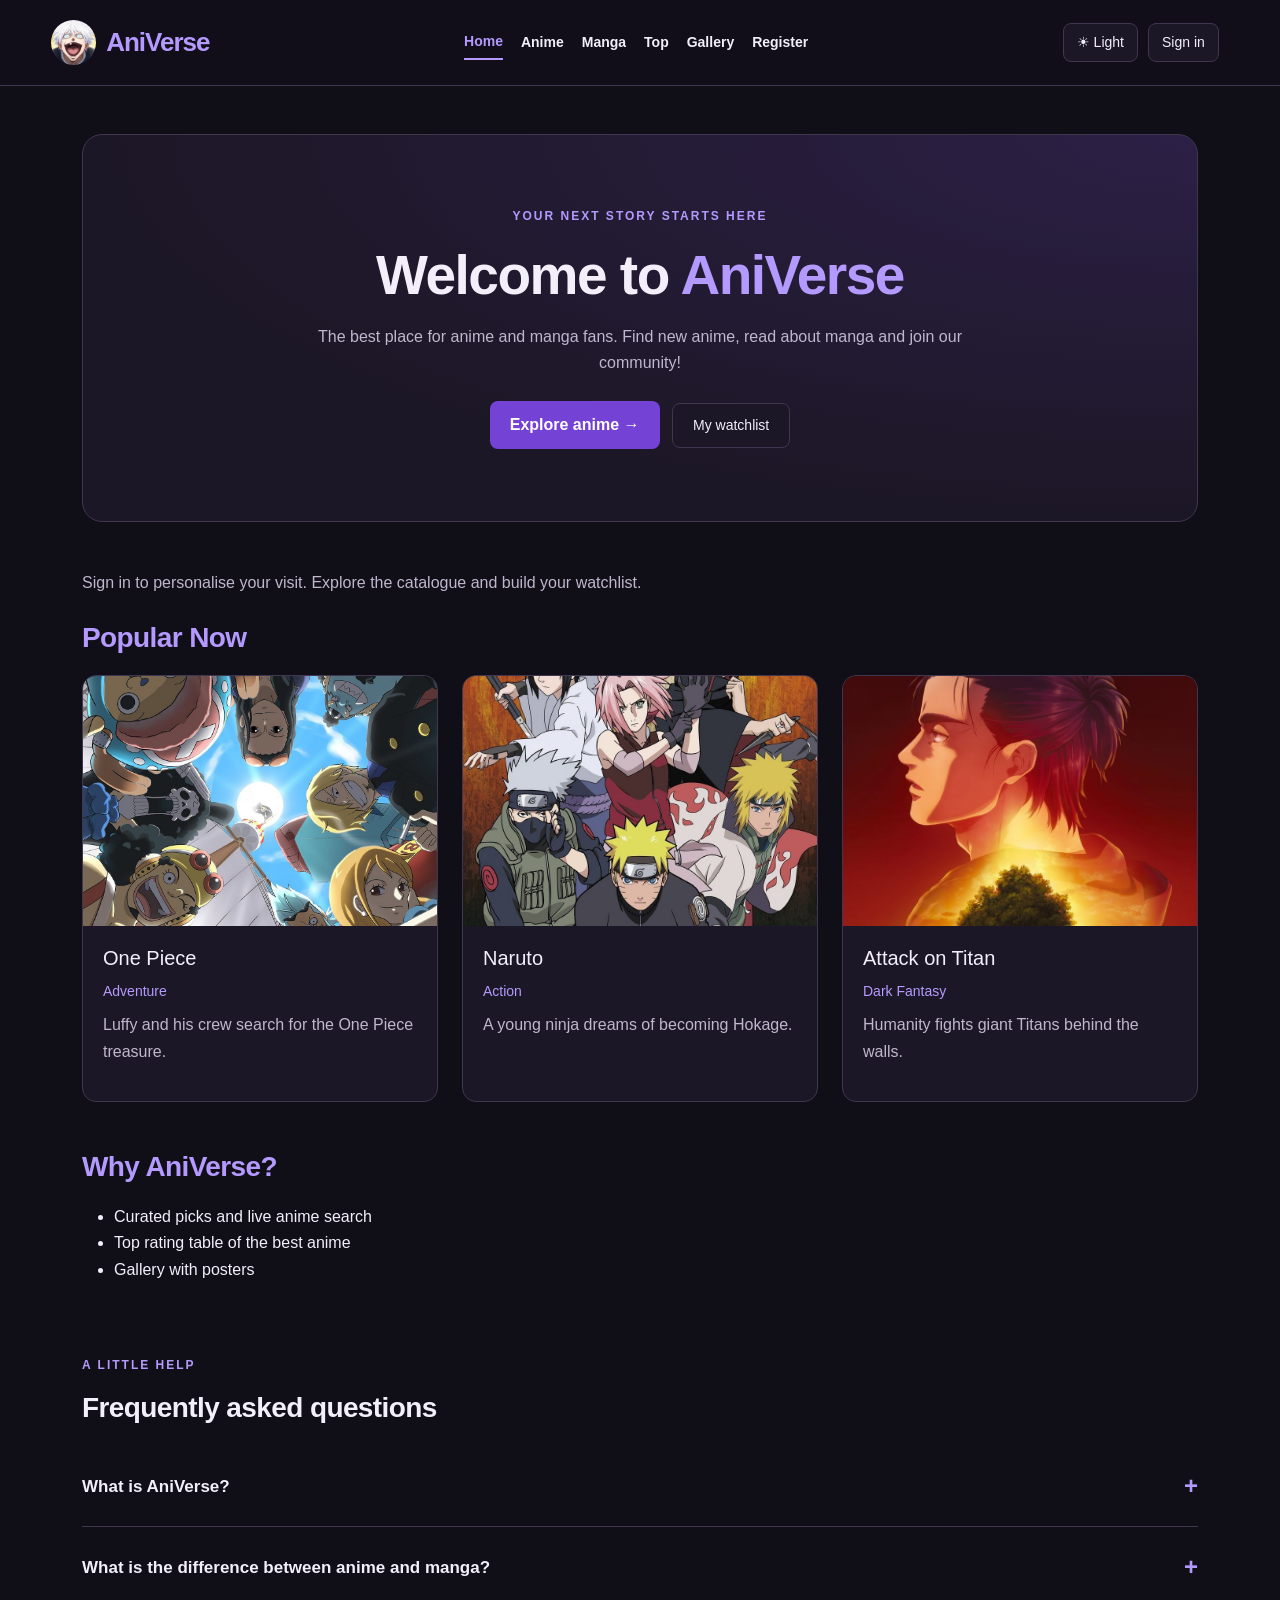
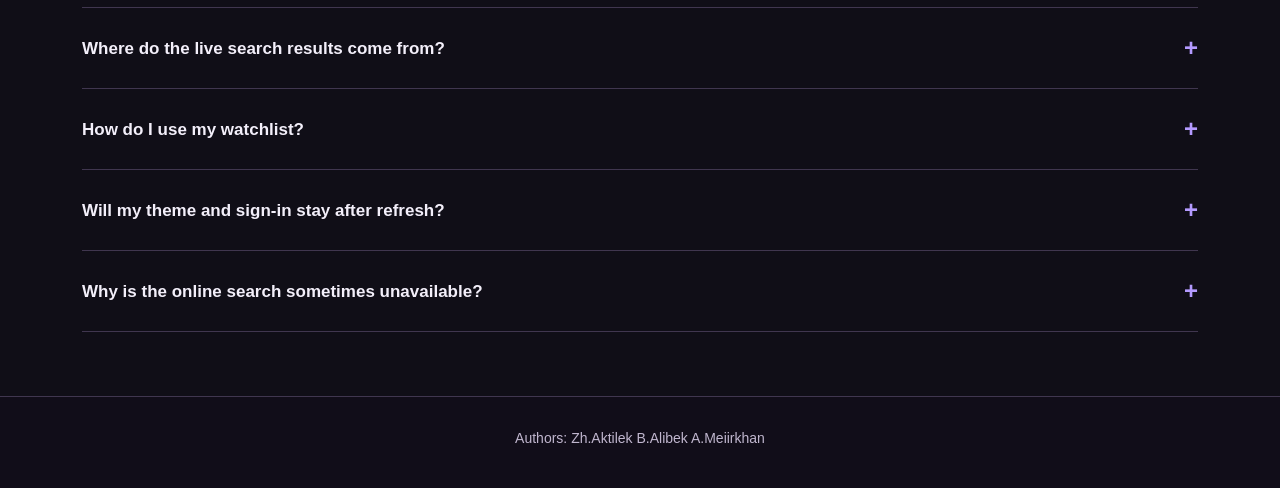
==== commit 2467f8fc: "style: keep only author names in page footers" ====
--- a/index.html
+++ b/index.html
@@ -87,7 +87,6 @@
     </main>
 
     <footer class="footer">
-        <p>AniVerse · Student fan project</p>
         <p>Authors: Zh.Aktilek B.Alibek A.Meiirkhan</p>
     </footer>
 
